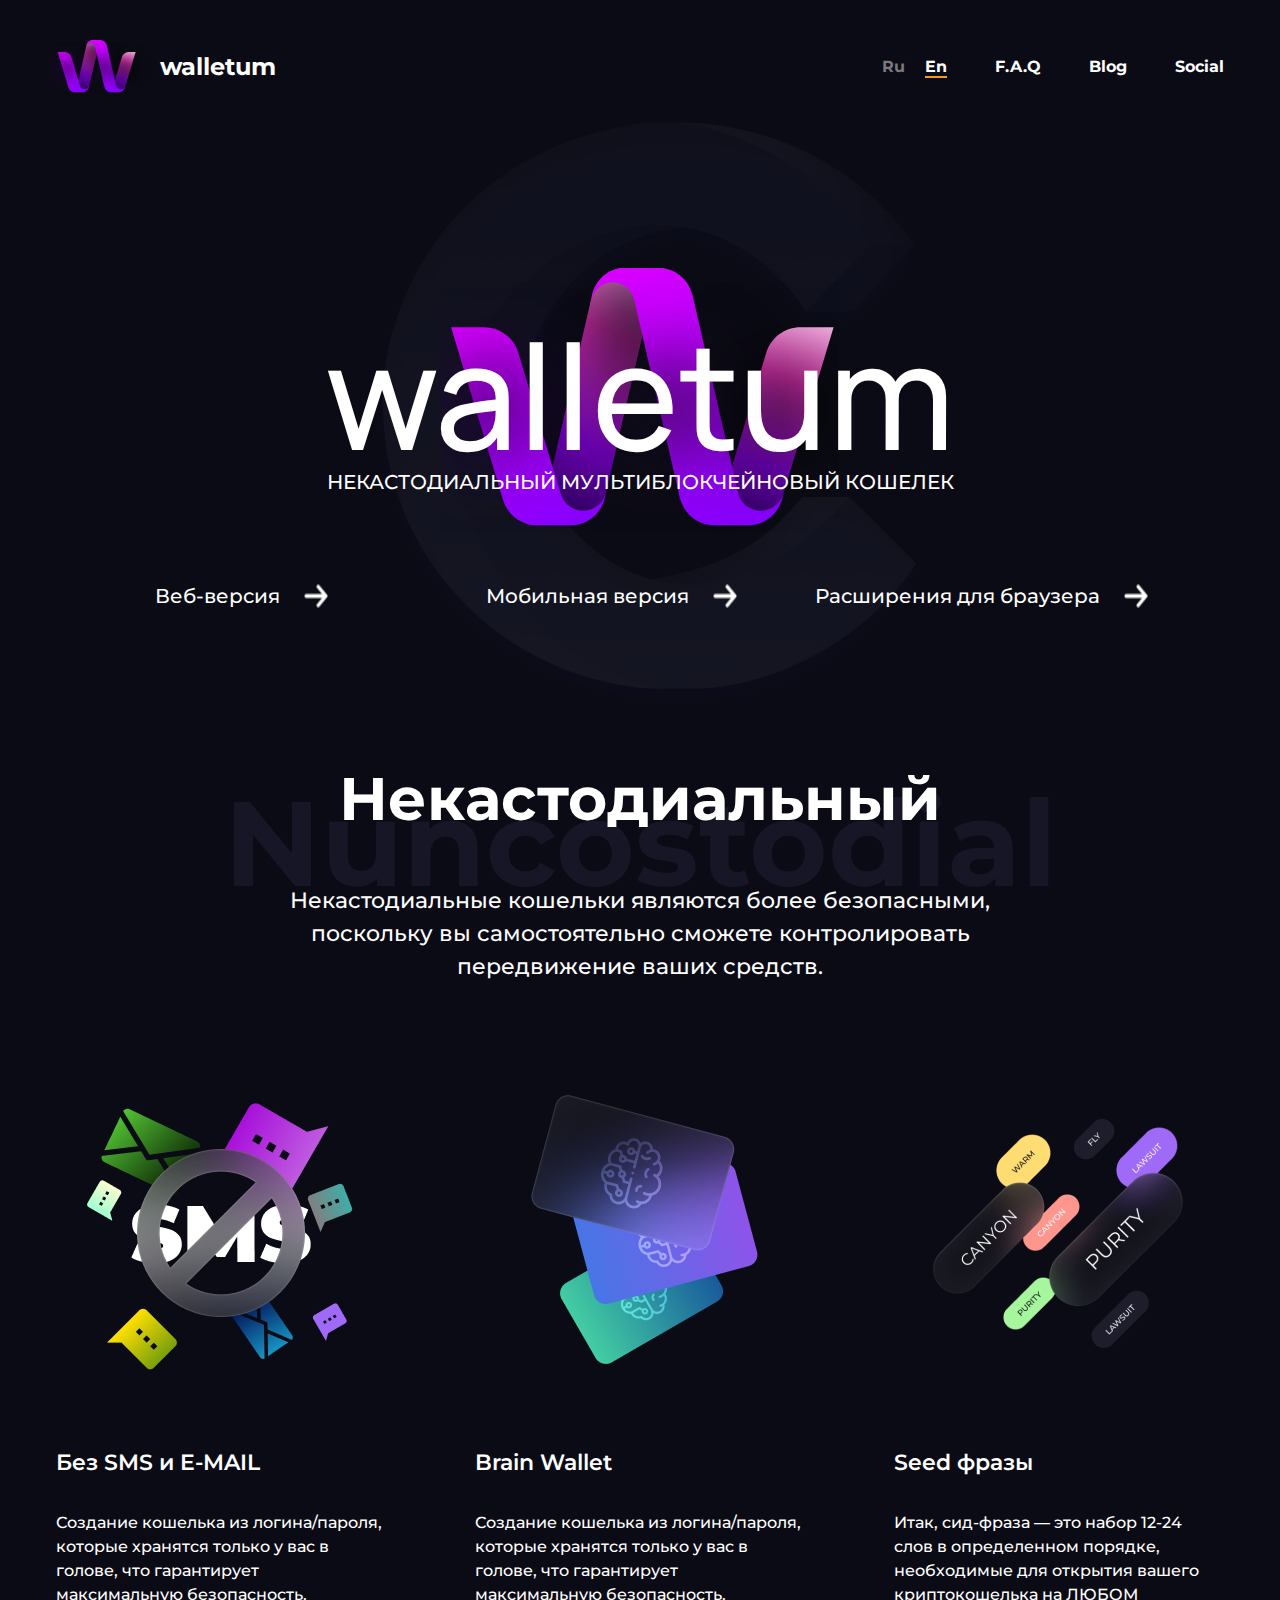
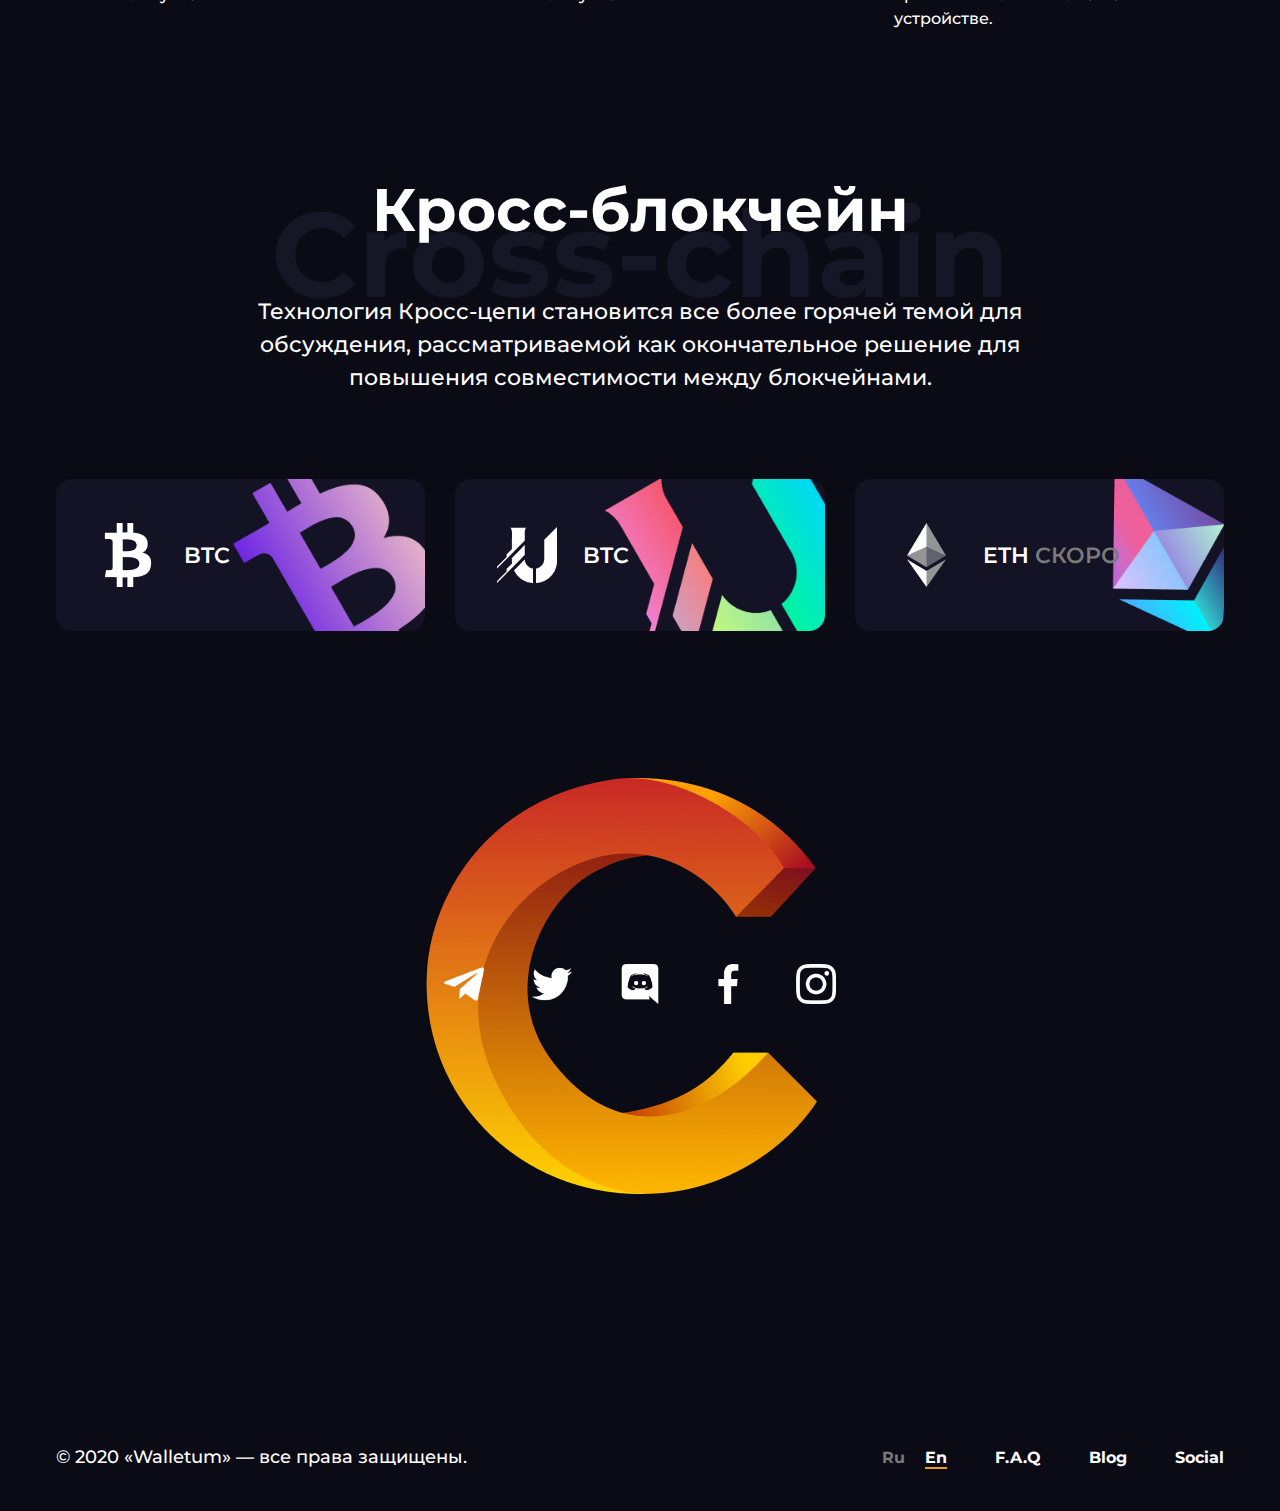
==== index.html @ 23b82f11 "wip" ====
<!DOCTYPE html>
<html lang="en">
  <head>
    <meta charset="UTF-8" />
    <meta http-equiv="X-UA-Compatible" content="IE=edge" />
    <meta name="viewport" content="width=device-width, initial-scale=1.0" />
    <link rel="preconnect" href="https://fonts.googleapis.com" />
    <link rel="preconnect" href="https://fonts.gstatic.com" crossorigin />
    <link
      href="https://fonts.googleapis.com/css2?family=Manrope:wght@500&family=Montserrat:wght@400;500;600;700&display=swap"
      rel="stylesheet"
    />
    <link rel="stylesheet" href="main.css" />
    <title>Walletum</title>
  </head>
  <body>
    <div class="header">
      <a class="header__logo logo" href="#">
        <img class="logo__img" src="./images/logo.svg" alt="Logo" />
        <span class="logo__text">walletum</span>
      </a>
      <div class="header__lang lang">
        <a class="lang__item" href="#">Ru</a>
        <a class="lang__item active" href="#">En</a>
      </div>
      <div class="header__burger burger">
        <span></span>
      </div>
      <nav class="header__menu menu">
        <ul class="menu__list">
          <li class="menu__item">
            <a class="menu__link" href="#" target="_blank">F.A.Q</a>
          </li>
          <li class="menu__item">
            <a class="menu__link" href="#" target="_blank">Blog</a>
          </li>
          <li class="menu__item">
            <a class="menu__link" href="#" target="_blank">Social</a>
          </li>
        </ul>
      </nav>
    </div>
    <main class="main">
      <div class="container">
        <div class="brand">
          <div class="brand__main-title-wrap main-title-wrap">
            <h1 class="main-title">walletum</h1>
            <p class="main-subtitle">
              Некастодиальный мультиблокчейновый кошелек
            </p>
          </div>
          <ul class="brand__list">
            <li class="brand__item">
              <a class="brand__link" href="#">
                <span>Веб-версия</span>
                <img src="./images/Vector.png" alt="vector" />
              </a>
            </li>
            <li class="brand__item">
              <a class="brand__link" href="#">
                <span>Мобильная версия</span>
                <img src="./images/Vector.png" alt="vector" />
              </a>
            </li>
            <li class="brand__item">
              <a class="brand__link" href="#">
                <span>Расширения для браузера</span>
                <img src="./images/Vector.png" alt="vector" />
              </a>
            </li>
          </ul>
        </div>
        <div class="advantages">
          <div class="advantages__title-wrap title-wrap">
            <h2 class="title">Некастодиальный</h2>
            <span class="shadow">Nuncostodial</span>
            <p class="desc">
              Некастодиальные кошельки являются более безопасными, поскольку вы
              самостоятельно сможете контролировать передвижение ваших средств.
            </p>
          </div>
          <div class="advantages__list">
            <div class="advantages__item">
              <img
                class="advantages__image"
                src="./images/SMS.png"
                alt="image"
              />
              <div class="advantages__wrap">
                <h4 class="advantages__subtitle subtitle">Без SMS и E-MAIL</h4>
                <p class="advantages__text">
                  Создание кошелька из логина/пароля, которые хранятся только у
                  вас в голове, что гарантирует максимальную безопасность.
                </p>
              </div>
            </div>
            <div class="advantages__item">
              <img
                class="advantages__image"
                src="./images/BWE.png"
                alt="image"
              />
              <div class="advantages__wrap">
                <h4 class="advantages__subtitle subtitle">Brain Wallet</h4>
                <p class="advantages__text">
                  Создание кошелька из логина/пароля, которые хранятся только у
                  вас в голове, что гарантирует максимальную безопасность.
                </p>
              </div>
            </div>
            <div class="advantages__item">
              <img
                class="advantages__image"
                src="./images/SEED.png"
                alt="image"
              />
              <div class="advantages__wrap">
                <h4 class="advantages__subtitle subtitle">Seed фразы</h4>
                <p class="advantages__text">
                  Итак, сид-фраза — это набор 12-24 слов в определенном порядке,
                  необходимые для открытия вашего криптокошелька на ЛЮБОМ
                  устройстве.
                </p>
              </div>
            </div>
          </div>
        </div>
        <div class="blockchain">
          <div class="blockchain__title-wrap title-wrap">
            <h2 class="title">Кросс-блокчейн</h2>
            <span class="shadow">Cross-chain </span>
            <p class="desc">
              Технология Кросс-цепи становится все более горячей темой для
              обсуждения, рассматриваемой как окончательное решение для
              повышения совместимости между блокчейнами.
            </p>
          </div>
          <div class="blockchain__list">
            <div class="blockchain__item">
              <img class="blockchain__image" src="./images/BTC.png" alt="btc" />
              <p class="blockchain__text">btc</p>
            </div>
            <div class="blockchain__item">
              <img class="blockchain__image" src="./images/UFO.png" alt="ufo" />
              <p class="blockchain__text">btc</p>
            </div>
            <div class="blockchain__item">
              <img class="blockchain__image" src="./images/ETH.png" alt="eth" />
              <p class="blockchain__text">eth <span>скоро</span></p>
            </div>
          </div>
        </div>
        <div class="socials">
          <ul class="socials__list">
            <li class="socials__item">
              <a class="socials__link" href="#">
                <img class="socials__icon" src="./images/telegram.png" alt="" />
              </a>
            </li>
            <li class="socials__item">
              <a class="socials__link" href="#">
                <img class="socials__icon" src="./images/twitter.png" alt="" />
              </a>
            </li>
            <li class="socials__item">
              <a class="socials__link" href="#">
                <img class="socials__icon" src="./images/discord.png" alt="" />
              </a>
            </li>
            <li class="socials__item">
              <a class="socials__link" href="#">
                <img class="socials__icon" src="./images/facebook.png" alt="" />
              </a>
            </li>
            <li class="socials__item">
              <a class="socials__link" href="#">
                <img
                  class="socials__icon"
                  src="./images/instagram.png"
                  alt=""
                />
              </a>
            </li>
          </ul>
        </div>
      </div>
    </main>
    <div class="footer">
      <div class="footer__copyright">
        © 2020 «Walletum» — все права защищены.
      </div>
      <div class="footer__lang lang">
        <a class="lang__item" href="#">Ru</a>
        <a class="lang__item active" href="#">En</a>
      </div>
      <div class="footer__menu menu">
        <ul class="menu__list">
          <li class="menu__item">
            <a class="menu__link" href="#" target="_blank">F.A.Q</a>
          </li>
          <li class="menu__item">
            <a class="menu__link" href="#" target="_blank">Blog</a>
          </li>
          <li class="menu__item">
            <a class="menu__link" href="#" target="_blank">Social</a>
          </li>
        </ul>
      </div>
    </div>
    <script src="app.js"></script>
  </body>
</html>
---- main.css ----
/* Общий сброс стилей */
*,
*::before,
*::after {
  box-sizing: border-box;
}

ul[class],
ol[class] {
  padding: 0;
}

body,
h1,
h2,
h3,
h4,
p,
ul[class],
ol[class],
li,
figure,
figcaption,
blockquote,
dl,
dd {
  margin: 0;
}

body {
  min-height: 100vh;
  scroll-behavior: smooth;
  text-rendering: optimizeSpeed;
  line-height: 1.5;
}

ul[class],
ol[class] {
  list-style: none;
}

a:not([class]) {
  text-decoration-skip-ink: auto;
}

img {
  max-width: 100%;
  display: block;
}

article>*+* {
  margin-top: 1em;
}

input,
button,
textarea,
select {
  font: inherit;
}

/* *** */

/* Общие стили для страницы */
body {
  min-height: 100vh;
  width: 100%;
  color: #fff;
  font-size: 16px;
  font-family: 'Montserrat', sans-serif;
  font-weight: 500;
  background-color: #0B0B15;
  overflow-x: hidden;
}

.container {
  display: flex;
  flex-direction: column;
  max-width: 1440px;
  width: 100%;
  margin: auto;
  padding: 0 15px;
}

.header {
  position: relative;
  z-index: 2;
}

.main {
  position: relative;
  z-index: 1;
}

@media screen and (max-width : 1520px) {
  .container {
    padding: 0 56px;
  }
}

@media screen and (max-width : 1024px) {
  .container {
    padding: 0 25px;
  }
}

@media screen and (max-width : 768px) {
  body {
    font-size: 14px;
  }

  .container {
    padding: 0 20px;
  }
}

/* *** */

/* Общие стили для Header и Footer */
.header,
.footer {
  display: flex;
  justify-content: space-between;
  align-items: center;
  padding: 40px 56px;
}

@media screen and (max-width : 1024px) {

  .header,
  .footer {
    padding-left: 25px;
    padding-right: 25px;
  }
}

/* *** */

/* Стили для блока с логотипом */
.logo {
  display: flex;
  align-items: center;
  color: #fff;
  text-decoration: none;
}

.logo__img {
  width: 110px;
  margin-left: -15px;
  margin-right: 9px;
}

.logo__text {
  font-size: 24px;
  font-weight: 700;
}

@media screen and (max-width : 768px) {

  .logo__text {
    display: none;
  }
}

/* *** */

/* Стили для бургера */

.burger {
  display: none;
}

@media screen and (max-width : 768px) {

  .burger {
    display: block;
    position: relative;
    width: 30px;
    height: 20px;
    z-index: 2;
    cursor: pointer;
  }

  .burger span {
    position: absolute;
    content: '';
    background-color: #fff;
    width: 100%;
    height: 2px;
    top: 9px;
    left: 0;
    transition: all 0.3s ease 0s;
  }

  .burger:before,
  .burger:after {
    position: absolute;
    content: '';
    background-color: #fff;
    width: 100%;
    height: 2px;
    left: 0;
    transition: all 0.3s ease 0s;
  }

  .burger:before {
    top: 0;
  }

  .burger:after {
    bottom: 0;
  }

  .burger.active span {
    transform: scale(0);
  }

  .burger.active:before {
    transform: rotate(45deg);
    top: 9px;
  }

  .burger.active:after {
    transform: rotate(-45deg);
    bottom: 9px;
  }

}

/* *** */

/* Общие стили для меню */
.menu {
  display: flex;
  justify-content: space-between;
  align-items: center;
}

.menu .menu__list {
  margin: 0 -24px;
}

.menu__list {
  display: flex;
  justify-content: space-between;
  align-items: center;
}

.menu__item {
  margin: 0 24px;
}

.menu__link {
  color: #fff;
  font-weight: 700;
  text-decoration: none;
}

.menu__link:hover {
  color: #EC38BC;
}

@media screen and (max-width: 768px) {
  .menu {
    font-size: 14px;
  }
}

/* *** */

/* Стили для блока с выбором языка */
.lang {
  margin-left: auto;
  margin-right: 40px;
}

.lang__item {
  margin: 0 8px;
  color: #7A7A7A;
  font-weight: 700;
  text-decoration: none;
}

.lang__item:hover {
  color: #fff;
}

.lang__item.active {
  color: #fff;
  border-bottom: 2px solid #F49C0B;
}

/* *** */

/* Стили для списка меню в header*/

@media screen and (max-width: 768px) {

  .header__menu {
    position: relative;
    /* display: none; */
    transform: scale(0);

  }

  .header__menu:after {
    display: block;
    content: " ";
    width: 3em;
    height: 3em;
    border-radius: 9999px;
    position: absolute;
    top: -26px;
    right: -12px;
    background-color: #7303C0;
    box-shadow: 0 0 20px rgba(125, 15, 129, 0.7);
    transition: all 0.3s ease;
    z-index: 1;
  }

  .header__menu.active {
    transform: scale(1);
  }

  .header__menu.active:after {
    transform: scale3d(5.5, 5.5, 1);
    transition-timing-function: cubic-bezier(0.68, 1.55, 0.265, 1);
  }

  .header__menu .menu__list {
    position: relative;
    margin: 0;
    z-index: 2;
  }

  .header__menu .menu__item {
    position: absolute;
    display: block;
    width: 3.5em;
    height: 3.5em;
    margin: 0;
    color: white;
    font-size: 1em;
    text-align: center;
    text-decoration: none;
    line-height: 3.5;
    background-color: rgba(0, 0, 0, 0.2);
    border-radius: 9999px;
    transition: transform 0.3s ease, background-color 0.2s ease;
    z-index: 2;
  }

  .header__menu .menu__item:nth-child(1) {
    top: -52px;
    right: -47px;
  }

  .header__menu .menu__item:nth-child(2) {
    top: -38px;
    right: -43px;
  }

  .header__menu .menu__item:nth-child(3) {
    top: -41px;
    right: -62px;
  }

  .header__menu.active .menu__item {
    transition-timing-function: cubic-bezier(0.175, 0.885, 0.32, 1.275);
  }

  .header__menu.active .menu__item:nth-child(1) {
    transform: translate3d(-7em, -0.5em, 0);
  }

  .header__menu.active .menu__item:nth-child(2) {
    transform: translate3d(-6.25em, 3.25em, 0);
  }

  .header__menu.active .menu__item:nth-child(3) {
    transform: translate3d(-3.45em, 6.25em, 0);
  }
}

/* *** */

/* Стили для общих блоков */
.brand,
.advantages,
.blockchain {
  display: flex;
  flex-direction: column;
  margin-bottom: 200px;
}

.advantages__list,
.blockchain__list {
  display: flex;
  justify-content: space-between;
  margin: 0 -15px;
}

@media screen and (max-width: 1920px) {

  .brand,
  .advantages,
  .blockchain {
    margin-bottom: 10.417vw;
  }
}

@media screen and (max-width: 1024px) {

  .advantages__list,
  .blockchain__list {
    flex-direction: column;
    margin: 0;
  }
}

/* *** */

/* Общие стили для заголовков */

.title-wrap {
  position: relative;
  text-align: center;
  overflow: hidden;
}

.title-wrap .title {
  margin-bottom: 40px;
  font-size: 90px;
  font-weight: 700;
}

.title-wrap .shadow {
  position: absolute;
  width: max-content;
  color: #161626;
  font-size: 180px;
  font-weight: 700;
  transform: translate(-50%, -73%);
  z-index: -1;
}

.title-wrap .desc {
  width: 70%;
  margin: 0 auto 128px;
  font-size: 22px;
}

@media screen and (max-width: 1920px) {
  .title-wrap .title {
    font-size: 4.688vw
  }

  .title-wrap .shadow {
    font-size: 9.375vw;
  }

  .title-wrap .desc {
    margin-bottom: 6.667vw;
  }
}

@media screen and (max-width: 1024px) {
  .title-wrap .desc {
    font-size: 20px;
  }
}

@media screen and (max-width: 768px) {

  .title-wrap .title {
    margin-bottom: 20px;
    font-size: 24px;
  }

  .title-wrap .shadow {
    font-size: 40px;
    transform: translate(-50%, -74%);
  }

  .title-wrap .desc {
    width: 100%;
    font-size: 16px;
  }
}


/* *** */

/* Стили для блока с брендом */

.main-title-wrap {
  position: relative;
  margin-top: 280px;
  margin-bottom: 110px;
  text-align: center;
}

.main-title-wrap:before,
.main-title-wrap:after {
  position: absolute;
  display: block;
  content: '';
  top: 0%;
  left: 50%;
  right: 0;
  bottom: 0;
  margin: 0 -50px;
  z-index: -1;
}

.main-title-wrap:before {
  height: 850px;
  width: 800px;
  background: no-repeat url('./images/shadow.png') center/ cover;
  transform: translate(-42%, -35%);
  opacity: 0.18;
  filter: drop-shadow(0px 10px 10px rgba(21, 48, 139, 1));
}

.main-title-wrap:after {
  height: 400px;
  width: 600px;
  background: no-repeat url('./images/logo.svg') center/ cover;
  transform: translate(-42%, -20%);
}

.main-title {
  position: relative;
  font-size: 220px;
  font-family: 'Manrope', sans-serif;
  font-weight: 500;
  line-height: 1;
}

.main-title:before,
.main-title:after {
  position: absolute;
  content: 'walletum';
  display: block;
  top: 0;
  color: #161626;
  z-index: -1;
}

.main-title:before {
  left: -1000px;
}

.main-title:after {
  left: 1400px;
}

.main-subtitle {
  font-size: 30px;
  text-transform: uppercase;
}

.brand__list {
  display: flex;
  margin: auto;
}

.brand__item {
  display: flex;
  justify-content: center;
  align-items: center;
  width: 30%;
  margin: 20px;
}

.brand__link {
  display: flex;
  justify-content: center;
  align-items: center;
  color: #fff;
  font-size: 22px;
  text-decoration: none;
}

.brand__link:hover {
  color: #EC38BC;
}

.brand__item span {
  margin-right: 24px;
}

.brand__item img {
  width: 24px;
  height: 24px;
}

@media screen and (max-width: 1920px) {
  .main-title {
    font-size: 11.458vw;
  }

  .main-subtitle {
    font-size: 1.563vw;
  }

  .main-title-wrap {
    margin-top: 14.583vw;
    margin-bottom: 5.729vw;
  }

  .main-title-wrap:before {
    height: 44.271vw;
    width: 41.667vw;
    margin: 0 -2.604vw;
  }

  .main-title-wrap:after {
    height: 20.833vw;
    width: 31.250vw;
    margin: 0 -2.604vw;
  }
}

@media screen and (max-width: 1280px) {

  .brand__item {
    margin: 10px;
  }

  .brand__link {
    font-size: 20px;
  }
}

@media screen and (max-width: 1024px) {

  .main-subtitle {
    font-size: 1.953vw;
  }

  .brand__list {
    flex-direction: column;
    align-items: center;
  }

  .brand__item {
    width: 100%;
  }

  .brand__link {
    font-size: 18px;
  }

  .brand__item img {
    width: 20px;
    height: 20px;
  }

}

@media screen and (max-width: 768px) {

  .main-title-wrap {
    margin-bottom: 50px;
  }

  .main-title {
    margin-bottom: 10px;
  }

  .main-subtitle {
    font-size: 16px;
  }

  .brand__link {
    font-size: 16px;
  }
}

@media screen and (max-width: 600px) {
  .main-title-wrap:before {
    width: 260px;
    height: 280px;
    transform: translate(-50%, -35%);
  }

  .main-title-wrap:after {
    width: 190px;
    height: 130px;
    transform: translate(-50%, -20%);
  }
}

@media screen and (max-width: 533px) {
  .main-title {
    font-size: 50px;
  }
}


/* *** */

/* Стили для блока с преимуществами */

.advantages__item {
  display: flex;
  flex-direction: column;
  max-width: 330px;
  margin: 0 15px;
  flex: 1;
}

.advantages__image {
  margin-bottom: 48px;
}

.advantages__subtitle {
  margin-bottom: 32px;
  font-size: 22px;
  font-weight: 600;
}

@media screen and (max-width: 1024px) {

  .advantages__item {
    flex-direction: row;
    width: 100%;
    max-width: none;
    margin: 0 0 20px;
  }

  .advantages__image {
    max-width: 200px;
    margin-bottom: 0;
  }

  .advantages__wrap {
    display: flex;
    flex-direction: column;
    justify-content: center;
  }

  .advantages__subtitle {
    margin-bottom: 16px;
    font-size: 20px;
  }
}

@media screen and (max-width: 768px) {
  .advantages__item {
    flex-direction: column;
    align-items: center;
    margin-bottom: 40px;
    text-align: center;
  }

  .advantages__subtitle {
    margin-bottom: 10px;
    font-size: 16px;
  }
}

/* *** */

/* Стили для блока с блокчейном */

.blockchain__item {
  display: flex;
  align-items: center;
  margin: 0 15px;
  padding: 36px 32px;
  background-color: #131325;
  border-radius: 16px;
  flex: 1;
}

.blockchain__item:nth-child(1) {
  background-image: url(./images/BTC_bg.png);
  background-position: 140% 37%;
  background-repeat: no-repeat;
  background-size: 69%;
}

.blockchain__item:nth-child(2) {
  background-image: url(./images/UFO_bg.png);
  background-position: 185% 39%;
  background-repeat: no-repeat;
  background-size: 80%;
}

.blockchain__item:nth-child(3) {
  background-image: url(./images/ETH_bg.png);
  background-position: 135% 50%;
  background-repeat: no-repeat;
  background-size: 59%;
}

.blockchain__text {
  margin-left: 16px;
  font-size: 22px;
  font-weight: 600;
  text-transform: uppercase;
}

.blockchain__text span {
  color: #7A7A7A;
}

@media screen and (max-width: 1024px) {

  .blockchain__item {
    margin: 0 0 20px;
  }

  .blockchain__text {
    font-size: 20px;
  }
}


@media screen and (max-width: 768px) {

  .blockchain__item {
    padding: 20px 18px;
  }

  .blockchain__text {
    font-size: 16px;
  }
}

/* *** */

/* Стили для блока с соц сетями */

.socials {
  margin: 200px 0 400px;
}

.socials__list {
  position: relative;
  display: flex;
  justify-content: center;
  align-items: center;
}

.socials__list:before {
  position: absolute;
  display: block;
  content: '';
  height: 450px;
  width: 450px;
  background: url('./images/logo_2.png') no-repeat 50% /cover;
  z-index: -1;
}

.socials__item {
  margin: 0 24px;
}

.socials__link {}

.socials__icon {
  width: 40px;
  height: 40px;
}

@media screen and (max-width: 1024px) {
  .socials {
    margin: 150px 0 250px;
  }
}

@media screen and (max-width: 768px) {
  .socials {
    margin: 19.531vw 0 32.552vw;
  }

  .socials__list:before {
    width: 58.594vw;
    height: 58.594vw;
  }

  .socials__item {
    margin: 0 3.125vw;
  }

  .socials__icon {
    width: 30px;
    height: 30px;
  }

}

/* *** */

/* Стили для Footer*/
.footer__copyright {
  font-size: 18px;
}

@media screen and (max-width: 1024px) {
  .footer__copyright {
    font-size: 16px;
  }
}

@media screen and (max-width: 768px) {

  .footer {
    flex-direction: column-reverse;
  }

  .footer__copyright {
    font-size: 14px;
  }

  .footer__menu,
  .footer__lang,
  .footer__copyright {
    margin: 10px 0;
    text-align: center;
  }

}

/* *** */
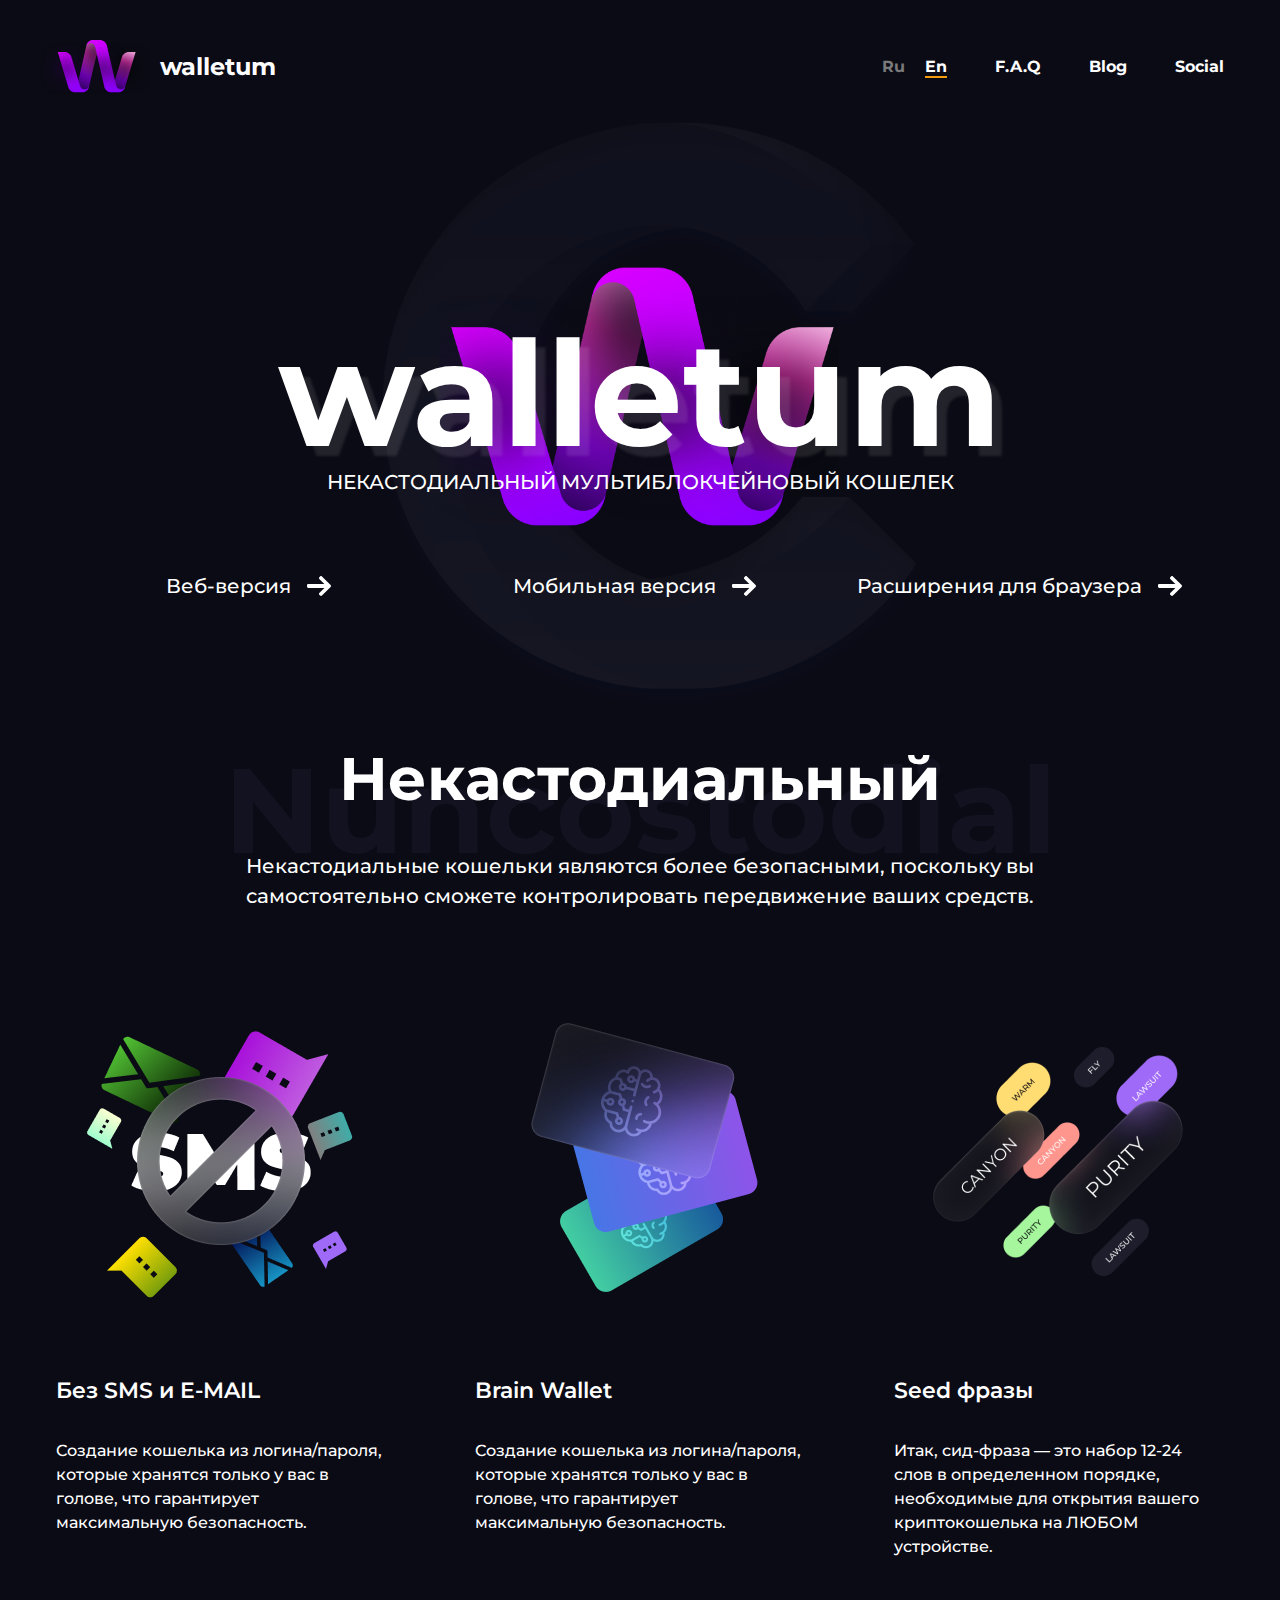
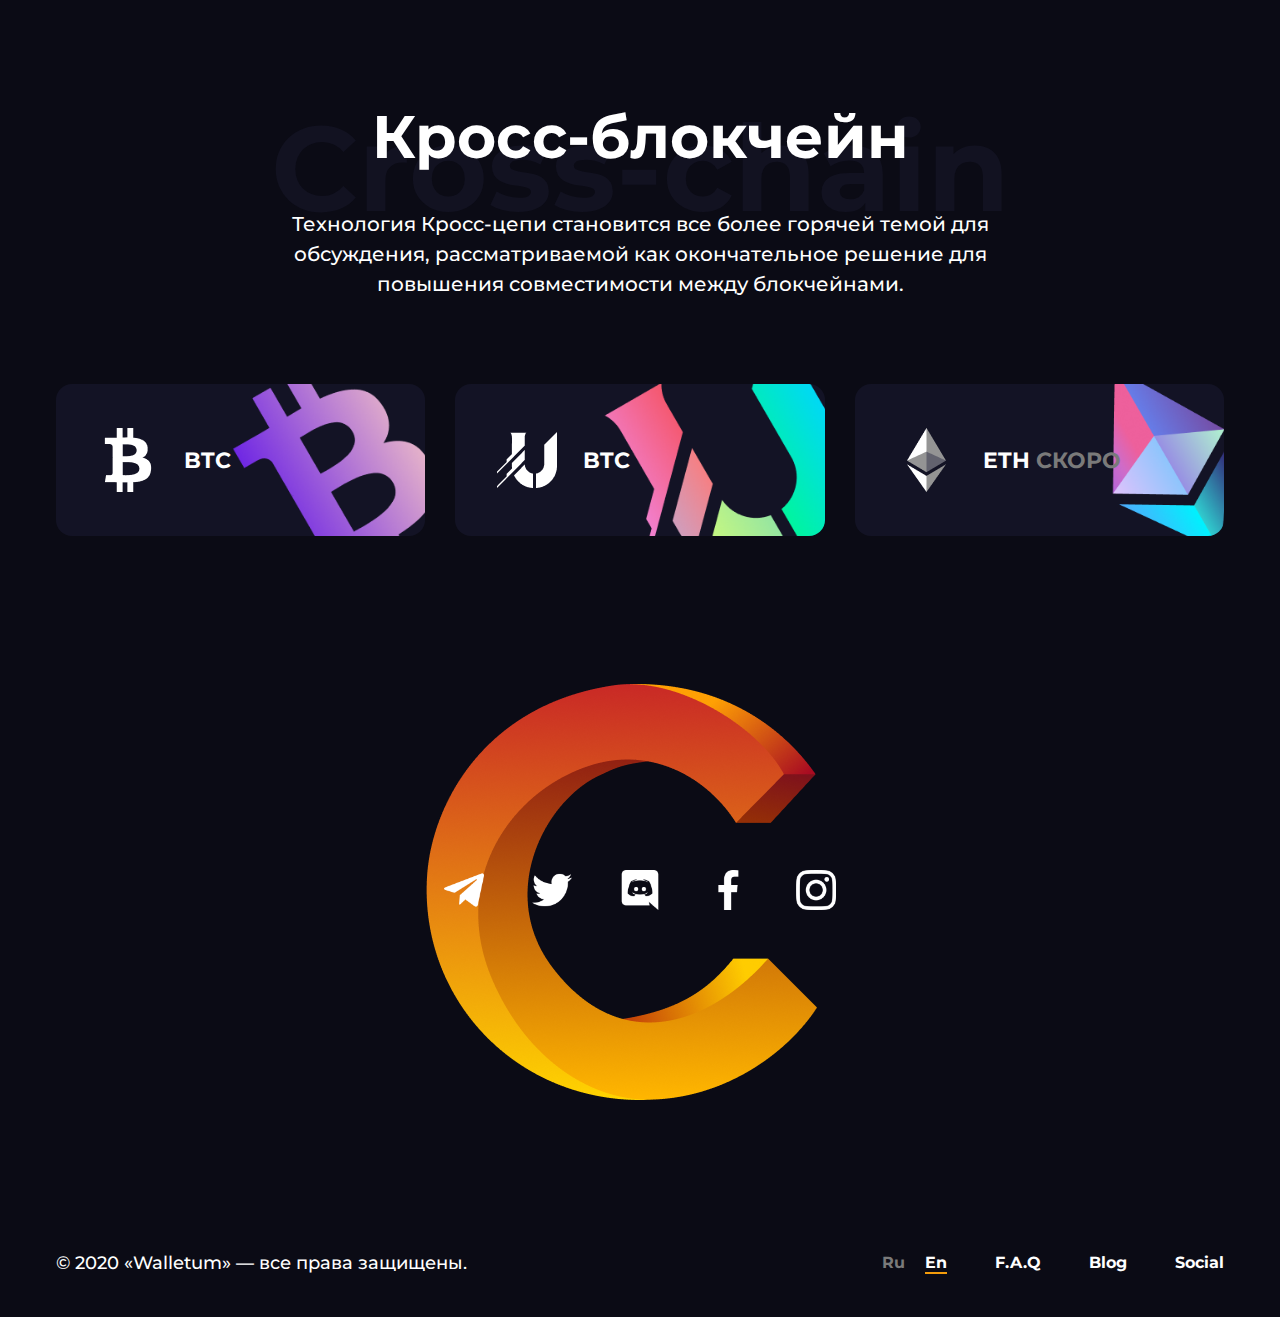
==== commit 27d56013: "правка мобилки" ====
--- a/index.html
+++ b/index.html
@@ -53,19 +53,19 @@
             <li class="brand__item">
               <a class="brand__link" href="#">
                 <span>Веб-версия</span>
-                <img src="./images/Vector.png" alt="vector" />
+                <img src="./images/right-arrow.svg" alt="vector" />
               </a>
             </li>
             <li class="brand__item">
               <a class="brand__link" href="#">
                 <span>Мобильная версия</span>
-                <img src="./images/Vector.png" alt="vector" />
+                <img src="./images/right-arrow.svg" alt="vector" />
               </a>
             </li>
             <li class="brand__item">
               <a class="brand__link" href="#">
                 <span>Расширения для браузера</span>
-                <img src="./images/Vector.png" alt="vector" />
+                <img src="./images/right-arrow.svg" alt="vector" />
               </a>
             </li>
           </ul>
@@ -151,6 +151,7 @@
           </div>
         </div>
         <div class="socials">
+          <img class="socials__image" src="./images/logo_2.png" alt="logo" />
           <ul class="socials__list">
             <li class="socials__item">
               <a class="socials__link" href="#">
@@ -189,22 +190,24 @@
       <div class="footer__copyright">
         © 2020 «Walletum» — все права защищены.
       </div>
-      <div class="footer__lang lang">
-        <a class="lang__item" href="#">Ru</a>
-        <a class="lang__item active" href="#">En</a>
-      </div>
-      <div class="footer__menu menu">
-        <ul class="menu__list">
-          <li class="menu__item">
-            <a class="menu__link" href="#" target="_blank">F.A.Q</a>
-          </li>
-          <li class="menu__item">
-            <a class="menu__link" href="#" target="_blank">Blog</a>
-          </li>
-          <li class="menu__item">
-            <a class="menu__link" href="#" target="_blank">Social</a>
-          </li>
-        </ul>
+      <div class="footer__wrapper">
+        <div class="footer__lang lang">
+          <a class="lang__item" href="#">Ru</a>
+          <a class="lang__item active" href="#">En</a>
+        </div>
+        <div class="footer__menu menu">
+          <ul class="menu__list">
+            <li class="menu__item">
+              <a class="menu__link" href="#" target="_blank">F.A.Q</a>
+            </li>
+            <li class="menu__item">
+              <a class="menu__link" href="#" target="_blank">Blog</a>
+            </li>
+            <li class="menu__item">
+              <a class="menu__link" href="#" target="_blank">Social</a>
+            </li>
+          </ul>
+        </div>
       </div>
     </div>
     <script src="app.js"></script>
--- a/main.css
+++ b/main.css
@@ -64,7 +64,7 @@
 /* Общие стили для страницы */
 body {
   min-height: 100vh;
-  width: 100%;
+  width: 100vw;
   color: #fff;
   font-size: 16px;
   font-family: 'Montserrat', sans-serif;
@@ -157,7 +157,7 @@
 
 @media screen and (max-width : 768px) {
 
-  .logo__text {
+  .logo {
     display: none;
   }
 }
@@ -266,6 +266,12 @@
   }
 }
 
+@media screen and (max-width: 533px) {
+  .menu {
+    font-size: 12px;
+  }
+}
+
 /* *** */
 
 /* Стили для блока с выбором языка */
@@ -289,6 +295,22 @@
   color: #fff;
   border-bottom: 2px solid #F49C0B;
 }
+
+@media screen and (max-width: 768px) {
+  .lang {
+    font-size: 14px;
+  }
+  
+}
+
+
+@media screen and (max-width: 533px) {
+  .lang {
+    font-size: 12px;
+  }
+  
+}
+
 
 /* *** */
 
@@ -418,6 +440,15 @@
   }
 }
 
+@media screen and (max-width: 533px) {
+
+  .brand,
+  .advantages {
+    margin-bottom: 30px;
+  }
+}
+
+
 /* *** */
 
 /* Общие стили для заголовков */
@@ -429,7 +460,7 @@
 }
 
 .title-wrap .title {
-  margin-bottom: 40px;
+  margin-bottom: 2.083vw;
   font-size: 90px;
   font-weight: 700;
 }
@@ -437,7 +468,7 @@
 .title-wrap .shadow {
   position: absolute;
   width: max-content;
-  color: #161626;
+  color: rgba(22, 22, 38, 0.7);
   font-size: 180px;
   font-weight: 700;
   transform: translate(-50%, -73%);
@@ -464,27 +495,46 @@
   }
 }
 
+@media screen and (max-width: 1280px) {
+  .title-wrap .desc {
+    font-size: 20px;
+  }
+}
+
+
 @media screen and (max-width: 1024px) {
   .title-wrap .desc {
-    font-size: 20px;
+    font-size: 18px;
   }
 }
 
 @media screen and (max-width: 768px) {
-
-  .title-wrap .title {
-    margin-bottom: 20px;
-    font-size: 24px;
-  }
-
-  .title-wrap .shadow {
-    font-size: 40px;
-    transform: translate(-50%, -74%);
-  }
 
   .title-wrap .desc {
     width: 100%;
+    margin-bottom: 45px;
     font-size: 16px;
+  }
+}
+
+@media screen and (max-width: 533px) {
+
+  .title-wrap {
+    padding-top: 20px;
+  }
+
+  .title-wrap .title {
+    margin-bottom: 10px;
+    font-size: 20px;
+  }
+
+  .title-wrap .shadow {
+    font-size: 32px;
+    transform: translate(-50%, -131%);
+  }
+
+  .title-wrap .desc {
+    font-size: 12px;
   }
 }
 
@@ -525,34 +575,15 @@
 .main-title-wrap:after {
   height: 400px;
   width: 600px;
-  background: no-repeat url('./images/logo.svg') center/ cover;
+  background: no-repeat url('./images/logo_big.png') center/ cover;
   transform: translate(-42%, -20%);
 }
 
 .main-title {
-  position: relative;
   font-size: 220px;
-  font-family: 'Manrope', sans-serif;
-  font-weight: 500;
+  font-weight: 700;
   line-height: 1;
-}
-
-.main-title:before,
-.main-title:after {
-  position: absolute;
-  content: 'walletum';
-  display: block;
-  top: 0;
-  color: #161626;
-  z-index: -1;
-}
-
-.main-title:before {
-  left: -1000px;
-}
-
-.main-title:after {
-  left: 1400px;
+  text-shadow: 10px 10px 3px rgba(255, 255, 255, 0.1);
 }
 
 .main-subtitle {
@@ -569,8 +600,8 @@
   display: flex;
   justify-content: center;
   align-items: center;
-  width: 30%;
-  margin: 20px;
+  width: 33%;
+  /* margin: 20px; */
 }
 
 .brand__link {
@@ -587,7 +618,7 @@
 }
 
 .brand__item span {
-  margin-right: 24px;
+  margin-right: 16px;
 }
 
 .brand__item img {
@@ -624,10 +655,6 @@
 
 @media screen and (max-width: 1280px) {
 
-  .brand__item {
-    margin: 10px;
-  }
-
   .brand__link {
     font-size: 20px;
   }
@@ -639,17 +666,28 @@
     font-size: 1.953vw;
   }
 
-  .brand__list {
+  .brand .brand__list {
     flex-direction: column;
     align-items: center;
+    margin-top: 11.719vw;
   }
 
   .brand__item {
+    max-width: 450px;
     width: 100%;
+    margin-bottom: 20px;
+    padding: 25px;
+    background-color: #131325;
+    border-radius: 10px;
   }
 
   .brand__link {
+    width: 100%;
     font-size: 18px;
+  }
+
+  .brand__link span {
+    margin-right: auto;
   }
 
   .brand__item img {
@@ -666,11 +704,26 @@
   }
 
   .main-title {
+    margin-top: 220px;
     margin-bottom: 10px;
+  }
+
+  .main-title:before,
+  .main-title:after {
+    display: none;
   }
 
   .main-subtitle {
     font-size: 16px;
+    text-transform: none;
+  }
+
+  .brand .brand__list {
+    margin-top: 0;
+  }
+
+  .brand__item {
+    padding: 15px 25px;
   }
 
   .brand__link {
@@ -693,11 +746,24 @@
 }
 
 @media screen and (max-width: 533px) {
+
+  .main-title-wrap {
+    margin-top: 70px;
+  }
+
   .main-title {
-    font-size: 50px;
-  }
-}
-
+    margin-top: 200px;
+    font-size: 40px;
+  }
+
+  .main-subtitle {
+    font-size: 14px;
+  }
+
+  .brand__link {
+    font-size: 14px;
+  }
+}
 
 /* *** */
 
@@ -755,9 +821,24 @@
     text-align: center;
   }
 
+  .advantages__image {
+    margin-bottom: 20px;
+  }
+
   .advantages__subtitle {
     margin-bottom: 10px;
     font-size: 16px;
+  }
+
+  .advantages__text {
+    font-size: 12px;
+  }
+}
+
+@media screen and (max-width: 533px) {
+
+  .advantages__text {
+    font-size: 12px;
   }
 }
 
@@ -799,7 +880,7 @@
 .blockchain__text {
   margin-left: 16px;
   font-size: 22px;
-  font-weight: 600;
+  font-weight: 700;
   text-transform: uppercase;
 }
 
@@ -809,13 +890,36 @@
 
 @media screen and (max-width: 1024px) {
 
+  .blockchain__list {
+    align-items: center;
+  }
+
   .blockchain__item {
-    margin: 0 0 20px;
+    align-items: center;
+    max-width: 450px;
+    width: 100%;
+    margin: 0 0 25px;
+    padding: 28px 24px;
   }
 
   .blockchain__text {
     font-size: 20px;
   }
+
+  .blockchain__item:nth-child(1) {
+    background-position: 70% 50%;
+    background-size: 40%;
+  }
+  
+  .blockchain__item:nth-child(2) {
+    background-position: 70% 50%;
+    background-size: 40%;
+  }
+  
+  .blockchain__item:nth-child(3) {
+    background-position: 70% 50%;
+    background-size: 40%;
+  }
 }
 
 
@@ -830,12 +934,40 @@
   }
 }
 
+@media screen and (max-width: 533px) {
+
+    .blockchain {
+      margin-bottom: 50px;
+  }
+  
+
+  .blockchain__item {
+    padding: 20px 18px;
+  }
+
+  .blockchain__item:nth-child(1) {
+    background-size: 65%;
+  }
+  
+  .blockchain__item:nth-child(2) {
+    background-size: 65%;
+  }
+  
+  .blockchain__item:nth-child(3) {
+    background-size: 65%;
+  }
+}
+
 /* *** */
 
 /* Стили для блока с соц сетями */
 
 .socials {
-  margin: 200px 0 400px;
+  margin: 200px 0 300px;
+}
+
+.socials__image {
+  display: none;
 }
 
 .socials__list {
@@ -874,12 +1006,30 @@
 
 @media screen and (max-width: 768px) {
   .socials {
-    margin: 19.531vw 0 32.552vw;
+    /* margin: 19.531vw 0 32.552vw; */
+    /* margin: 62.083vw 0 0; */
+    margin: 0;
+  }
+
+  .socials__image {
+    display: block;
+    max-width: 350px;
+    width: 100%;
+    height: auto;
+    margin: auto;
+  }
+
+  .socials .socials__list {
+    margin-top: 100px;
   }
 
   .socials__list:before {
-    width: 58.594vw;
+    display: none;
+    /* width: 58.594vw;
     height: 58.594vw;
+    top: -62.083vw;
+    height: 350px;
+    width: 350px; */
   }
 
   .socials__item {
@@ -900,16 +1050,29 @@
   font-size: 18px;
 }
 
+.footer__wrapper {
+  display: flex;
+}
+
 @media screen and (max-width: 1024px) {
   .footer__copyright {
     font-size: 16px;
   }
+
+  .footer .menu__item {
+    margin: 0 14px;
+  }
 }
 
 @media screen and (max-width: 768px) {
 
   .footer {
     flex-direction: column-reverse;
+  }
+
+  .footer__wrapper {
+    width: 100%;
+    justify-content: space-around;
   }
 
   .footer__copyright {
@@ -923,6 +1086,15 @@
     text-align: center;
   }
 
+  .footer .menu__item {
+    margin: 0 10px;
+  }
+}
+
+@media screen and (max-width: 533px) {
+  .footer__copyright {
+    font-size: 12px;
+  }
 }
 
 /* *** */